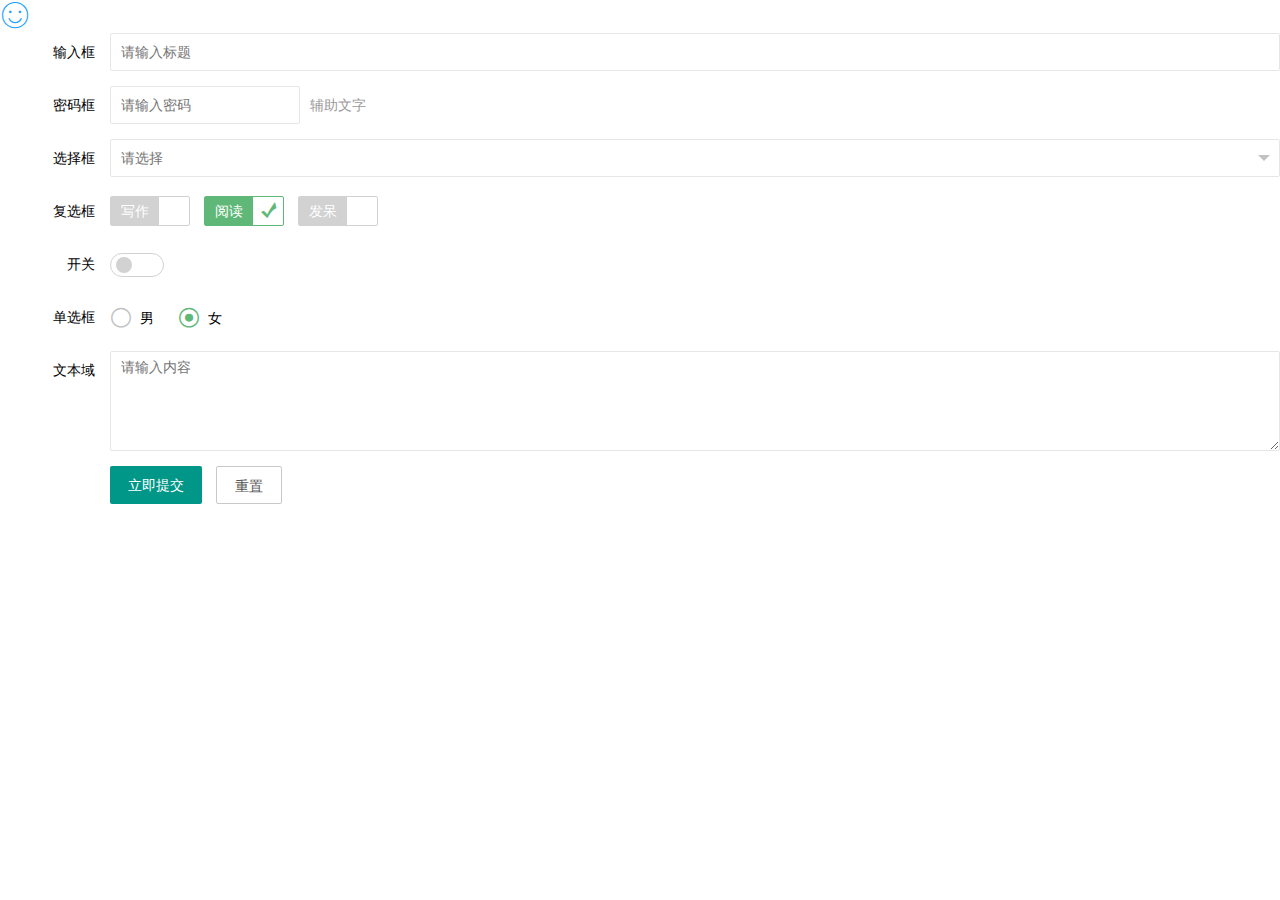
==== PPS/web/bbb.html @ 8598aabd "first commit" ====
<!DOCTYPE html>
<html>
<head>
    <meta charset="utf-8">
    <meta name="viewport" content="width=device-width, initial-scale=1, maximum-scale=1">
    <title>开始使用layui</title>
    <link rel="stylesheet" href="layui/css/layui.css">
</head>
<body>
<i class="layui-icon" style="font-size: 30px; color: #1E9FFF;">&#xe60c;</i>
<!-- 你的HTML代码 -->
<form class="layui-form" action="">
    <div class="layui-form-item">
        <label class="layui-form-label">输入框</label>
        <div class="layui-input-block">
            <input type="text" name="title" required  lay-verify="required" placeholder="请输入标题" autocomplete="off" class="layui-input">
        </div>
    </div>
    <div class="layui-form-item">
        <label class="layui-form-label">密码框</label>
        <div class="layui-input-inline">
            <input type="password" name="password" required lay-verify="required" placeholder="请输入密码" autocomplete="off" class="layui-input">
        </div>
        <div class="layui-form-mid layui-word-aux">辅助文字</div>
    </div>
    <div class="layui-form-item">
        <label class="layui-form-label">选择框</label>
        <div class="layui-input-block">
            <select name="city" lay-verify="required">
                <option value=""></option>
                <option value="0">北京</option>
                <option value="1">上海</option>
                <option value="2">广州</option>
                <option value="3">深圳</option>
                <option value="4">杭州</option>
            </select>
        </div>
    </div>
    <div class="layui-form-item">
        <label class="layui-form-label">复选框</label>
        <div class="layui-input-block">
            <input type="checkbox" name="like[write]" title="写作">
            <input type="checkbox" name="like[read]" title="阅读" checked>
            <input type="checkbox" name="like[dai]" title="发呆">
        </div>
    </div>
    <div class="layui-form-item">
        <label class="layui-form-label">开关</label>
        <div class="layui-input-block">
            <input type="checkbox" name="switch" lay-skin="switch">
        </div>
    </div>
    <div class="layui-form-item">
        <label class="layui-form-label">单选框</label>
        <div class="layui-input-block">
            <input type="radio" name="sex" value="男" title="男">
            <input type="radio" name="sex" value="女" title="女" checked>
        </div>
    </div>
    <div class="layui-form-item layui-form-text">
        <label class="layui-form-label">文本域</label>
        <div class="layui-input-block">
            <textarea name="desc" placeholder="请输入内容" class="layui-textarea"></textarea>
        </div>
    </div>
    <div class="layui-form-item">
        <div class="layui-input-block">
            <button class="layui-btn" lay-submit lay-filter="formDemo">立即提交</button>
            <button type="reset" class="layui-btn layui-btn-primary">重置</button>
        </div>
    </div>
</form>

<script src="layui/layui.js"></script>
<script>
    layui.use('form', function(){
        var form = layui.form;

        //监听提交
        form.on('submit(formDemo)', function(data){
            layer.msg(JSON.stringify(data.field));
            return false;
        });
    });
</script>
</body>
</html>
---- PPS/web/layui/css/layui.css ----
/** layui-v2.2.5 MIT License By https://www.layui.com */
 .layui-inline,img{display:inline-block;vertical-align:middle}h1,h2,h3,h4,h5,h6{font-weight:400}.layui-edge,.layui-header,.layui-inline,.layui-main{position:relative}.layui-btn,.layui-edge,.layui-inline,img{vertical-align:middle}.layui-btn,.layui-disabled,.layui-icon,.layui-unselect{-webkit-user-select:none;-ms-user-select:none;-moz-user-select:none}blockquote,body,button,dd,div,dl,dt,form,h1,h2,h3,h4,h5,h6,input,li,ol,p,pre,td,textarea,th,ul{margin:0;padding:0;-webkit-tap-highlight-color:rgba(0,0,0,0)}a:active,a:hover{outline:0}img{border:none}li{list-style:none}table{border-collapse:collapse;border-spacing:0}h4,h5,h6{font-size:100%}button,input,optgroup,option,select,textarea{font-family:inherit;font-size:inherit;font-style:inherit;font-weight:inherit;outline:0}pre{white-space:pre-wrap;white-space:-moz-pre-wrap;white-space:-pre-wrap;white-space:-o-pre-wrap;word-wrap:break-word}body{line-height:24px;font:14px Helvetica Neue,Helvetica,PingFang SC,\5FAE\8F6F\96C5\9ED1,Tahoma,Arial,sans-serif}hr{height:1px;margin:10px 0;border:0;clear:both}a{color:#333;text-decoration:none}a:hover{color:#777}a cite{font-style:normal;*cursor:pointer}.layui-border-box,.layui-border-box *{box-sizing:border-box}.layui-box,.layui-box *{box-sizing:content-box}.layui-clear{clear:both;*zoom:1}.layui-clear:after{content:'\20';clear:both;*zoom:1;display:block;height:0}.layui-inline{*display:inline;*zoom:1}.layui-edge{display:inline-block;width:0;height:0;border-width:6px;border-style:dashed;border-color:transparent;overflow:hidden}.layui-edge-top{top:-4px;border-bottom-color:#999;border-bottom-style:solid}.layui-edge-right{border-left-color:#999;border-left-style:solid}.layui-edge-bottom{top:2px;border-top-color:#999;border-top-style:solid}.layui-edge-left{border-right-color:#999;border-right-style:solid}.layui-elip{text-overflow:ellipsis;overflow:hidden;white-space:nowrap}.layui-disabled,.layui-disabled:hover{color:#d2d2d2!important;cursor:not-allowed!important}.layui-circle{border-radius:100%}.layui-show{display:block!important}.layui-hide{display:none!important}@font-face{font-family:layui-icon;src:url(../font/iconfont.eot?v=220);src:url(../font/iconfont.eot?v=220#iefix) format('embedded-opentype'),url(../font/iconfont.svg?v=220#iconfont) format('svg'),url(../font/iconfont.woff?v=220) format('woff'),url(../font/iconfont.ttf?v=220) format('truetype')}.layui-icon{font-family:layui-icon!important;font-size:16px;font-style:normal;-webkit-font-smoothing:antialiased;-moz-osx-font-smoothing:grayscale}.layui-icon-duihua:before{content:"\e611"}.layui-icon-shezhi:before{content:"\e614"}.layui-icon-yinshenim:before{content:"\e60f"}.layui-icon-search:before{content:"\e615"}.layui-icon-fenxiang1:before{content:"\e641"}.layui-icon-shezhi1:before{content:"\e620"}.layui-icon-yinqing:before{content:"\e628"}.layui-icon-yuejuancuohao:before{content:"\1006"}.layui-icon-cuo:before{content:"\1007"}.layui-icon-baobiao:before{content:"\e629"}.layui-icon-star:before{content:"\e600"}.layui-icon-yuandian:before{content:"\e617"}.layui-icon-chat:before{content:"\e606"}.layui-icon-logo:before{content:"\e609"}.layui-icon-list:before{content:"\e60a"}.layui-icon-tubiao:before{content:"\e62c"}.layui-icon-right:before{content:"\1005"}.layui-icon-huanfu2:before{content:"\e61b"}.layui-icon-On-line:before{content:"\e610"}.layui-icon-biaoge:before{content:"\e62d"}.layui-icon-youyou:before{content:"\e602"}.layui-icon-zuozuo:before{content:"\e603"}.layui-icon-cart-simple:before{content:"\e698"}.layui-icon-cry:before{content:"\e69c"}.layui-icon-smile:before{content:"\e6af"}.layui-icon-survey:before{content:"\e6b2"}.layui-icon-tree:before{content:"\e62e"}.layui-icon-iconfont17:before{content:"\e62f"}.layui-icon-tianjia:before{content:"\e61f"}.layui-icon-xiazai:before{content:"\e601"}.layui-icon-xuanzemoban48:before{content:"\e630"}.layui-icon-gongju:before{content:"\e631"}.layui-icon-face-surprised:before{content:"\e664"}.layui-icon-bianji:before{content:"\e642"}.layui-icon-speaker:before{content:"\e645"}.layui-icon-xiangxia:before{content:"\e61a"}.layui-icon-wenjian:before{content:"\e621"}.layui-icon-layouts:before{content:"\e632"}.layui-icon-duigou:before{content:"\e618"}.layui-icon-tianjia1:before{content:"\e608"}.layui-icon-yaoyaozhibofanye:before{content:"\e633"}.layui-icon-read:before{content:"\e705"}.layui-icon-404:before{content:"\e61c"}.layui-icon-lunbozutu:before{content:"\e634"}.layui-icon-help:before{content:"\e607"}.layui-icon-daima1:before{content:"\e635"}.layui-icon-jinshui:before{content:"\e636"}.layui-icon-find-fill:before{content:"\e670"}.layui-icon-about:before{content:"\e60b"}.layui-icon-location:before{content:"\e715"}.layui-icon-xiangshang:before{content:"\e619"}.layui-icon-pause:before{content:"\e651"}.layui-icon-riqi:before{content:"\e637"}.layui-icon-uploadfile:before{content:"\e61d"}.layui-icon-delete:before{content:"\e640"}.layui-icon-play:before{content:"\e652"}.layui-icon-top:before{content:"\e604"}.layui-icon-haoyouqingqiu:before{content:"\e612"}.layui-icon-weibiaoti1:before{content:"\e605"}.layui-icon-chuangkou:before{content:"\e638"}.layui-icon-comiisbiaoqing:before{content:"\e60c"}.layui-icon-zhengque:before{content:"\e616"}.layui-icon-dollar:before{content:"\e659"}.layui-icon-iconfontwodehaoyou:before{content:"\e613"}.layui-icon-wenjianxiazai:before{content:"\e61e"}.layui-icon-tupian:before{content:"\e60d"}.layui-icon-lianjie:before{content:"\e64c"}.layui-icon-diamond:before{content:"\e735"}.layui-icon-jilu:before{content:"\e60e"}.layui-icon-liucheng:before{content:"\e622"}.layui-icon-fontstrikethrough:before{content:"\e64f"}.layui-icon-unlink:before{content:"\e64d"}.layui-icon-bianjiwenzi:before{content:"\e639"}.layui-icon-sanjiao:before{content:"\e623"}.layui-icon-danxuankuanghouxuan:before{content:"\e63f"}.layui-icon-danxuankuangxuanzhong:before{content:"\e643"}.layui-icon-juzhongduiqi:before{content:"\e647"}.layui-icon-youduiqi:before{content:"\e648"}.layui-icon-zuoduiqi:before{content:"\e649"}.layui-icon-gongsisvgtubiaozongji22:before{content:"\e626"}.layui-icon-gongsisvgtubiaozongji23:before{content:"\e627"}.layui-icon-refresh-2:before{content:"\1002"}.layui-icon-loading-1:before{content:"\e63e"}.layui-icon-return:before{content:"\e65c"}.layui-icon-jiacu:before{content:"\e62b"}.layui-icon-uploading:before{content:"\e67c"}.layui-icon-liaotianduihuaimgoutong:before{content:"\e63a"}.layui-icon-video:before{content:"\e6ed"}.layui-icon-headset:before{content:"\e6fc"}.layui-icon-wenjianjiafan:before{content:"\e624"}.layui-icon-shouji:before{content:"\e63b"}.layui-icon-tianjia2:before{content:"\e654"}.layui-icon-wenjianjia:before{content:"\e7a0"}.layui-icon-biaoqing:before{content:"\e650"}.layui-icon-html:before{content:"\e64b"}.layui-icon-biaodan:before{content:"\e63c"}.layui-icon-cart:before{content:"\e657"}.layui-icon-camera-fill:before{content:"\e65d"}.layui-icon-25:before{content:"\e62a"}.layui-icon-emwdaima:before{content:"\e64e"}.layui-icon-fire:before{content:"\e756"}.layui-icon-set:before{content:"\e716"}.layui-icon-zitixiahuaxian:before{content:"\e646"}.layui-icon-sanjiao1:before{content:"\e625"}.layui-icon-tips:before{content:"\e702"}.layui-icon-tupian-copy-copy:before{content:"\e64a"}.layui-icon-more-vertical:before{content:"\e671"}.layui-icon-zhuti2:before{content:"\e66c"}.layui-icon-loading:before{content:"\e63d"}.layui-icon-xieti:before{content:"\e644"}.layui-icon-refresh-1:before{content:"\e666"}.layui-icon-rmb:before{content:"\e65e"}.layui-icon-home:before{content:"\e68e"}.layui-icon-user:before{content:"\e770"}.layui-icon-notice:before{content:"\e667"}.layui-icon-voice:before{content:"\e688"}.layui-icon-download:before{content:"\e681"}.layui-icon-snowflake:before{content:"\e6b1"}.layui-icon-yemian1:before{content:"\e655"}.layui-icon-template:before{content:"\e663"}.layui-icon-auz:before{content:"\e672"}.layui-icon-console:before{content:"\e665"}.layui-icon-app:before{content:"\e653"}.layui-icon-xiayiye:before{content:"\e65a"}.layui-icon-website:before{content:"\e7ae"}.layui-icon-xiayiye1:before{content:"\e65b"}.layui-icon-component:before{content:"\e857"}.layui-icon-more:before{content:"\e65f"}.layui-icon-shrink-right:before{content:"\e668"}.layui-icon-spread-left:before{content:"\e66b"}.layui-icon-camera:before{content:"\e660"}.layui-icon-note:before{content:"\e66e"}.layui-icon-refresh:before{content:"\e669"}.layui-icon-nv:before{content:"\e661"}.layui-icon-nan:before{content:"\e662"}.layui-icon-senior:before{content:"\e674"}.layui-icon-theme:before{content:"\e66a"}.layui-icon-tread:before{content:"\e6c5"}.layui-icon-praise:before{content:"\e6c6"}.layui-icon-star-fill:before{content:"\e658"}.layui-icon-template-1:before{content:"\e656"}.layui-icon-loading-2:before{content:"\e66d"}.layui-main{width:1140px;margin:0 auto}.layui-header{z-index:1000;height:60px}.layui-header a:hover{transition:all .5s;-webkit-transition:all .5s}.layui-side{position:fixed;top:0;bottom:0;z-index:999;width:200px;overflow-x:hidden}.layui-side-scroll{width:220px;height:100%;overflow-x:hidden}.layui-body{position:absolute;left:200px;right:0;top:0;bottom:0;z-index:998;width:auto;overflow:hidden;overflow-y:auto;box-sizing:border-box}.layui-layout-body{overflow:hidden}.layui-layout-admin .layui-header{background-color:#23262E}.layui-layout-admin .layui-side{top:60px;width:200px;overflow-x:hidden}.layui-layout-admin .layui-body{top:60px;bottom:44px}.layui-layout-admin .layui-main{width:auto;margin:0 15px}.layui-layout-admin .layui-footer{position:fixed;left:200px;right:0;bottom:0;height:44px;line-height:44px;padding:0 15px;background-color:#eee}.layui-layout-admin .layui-logo{position:absolute;left:0;top:0;width:200px;height:100%;line-height:60px;text-align:center;color:#009688;font-size:16px}.layui-layout-admin .layui-header .layui-nav{background:0 0}.layui-layout-left{position:absolute!important;left:200px;top:0}.layui-layout-right{position:absolute!important;right:0;top:0}.layui-container{position:relative;margin:0 auto;padding:0 15px;box-sizing:border-box}.layui-fluid{position:relative;margin:0 auto;padding:0 15px}.layui-row:after,.layui-row:before{content:'';display:block;clear:both}.layui-col-lg1,.layui-col-lg10,.layui-col-lg11,.layui-col-lg12,.layui-col-lg2,.layui-col-lg3,.layui-col-lg4,.layui-col-lg5,.layui-col-lg6,.layui-col-lg7,.layui-col-lg8,.layui-col-lg9,.layui-col-md1,.layui-col-md10,.layui-col-md11,.layui-col-md12,.layui-col-md2,.layui-col-md3,.layui-col-md4,.layui-col-md5,.layui-col-md6,.layui-col-md7,.layui-col-md8,.layui-col-md9,.layui-col-sm1,.layui-col-sm10,.layui-col-sm11,.layui-col-sm12,.layui-col-sm2,.layui-col-sm3,.layui-col-sm4,.layui-col-sm5,.layui-col-sm6,.layui-col-sm7,.layui-col-sm8,.layui-col-sm9,.layui-col-xs1,.layui-col-xs10,.layui-col-xs11,.layui-col-xs12,.layui-col-xs2,.layui-col-xs3,.layui-col-xs4,.layui-col-xs5,.layui-col-xs6,.layui-col-xs7,.layui-col-xs8,.layui-col-xs9{position:relative;display:block;box-sizing:border-box}.layui-col-xs1,.layui-col-xs10,.layui-col-xs11,.layui-col-xs12,.layui-col-xs2,.layui-col-xs3,.layui-col-xs4,.layui-col-xs5,.layui-col-xs6,.layui-col-xs7,.layui-col-xs8,.layui-col-xs9{float:left}.layui-col-xs1{width:8.33333333%}.layui-col-xs2{width:16.66666667%}.layui-col-xs3{width:25%}.layui-col-xs4{width:33.33333333%}.layui-col-xs5{width:41.66666667%}.layui-col-xs6{width:50%}.layui-col-xs7{width:58.33333333%}.layui-col-xs8{width:66.66666667%}.layui-col-xs9{width:75%}.layui-col-xs10{width:83.33333333%}.layui-col-xs11{width:91.66666667%}.layui-col-xs12{width:100%}.layui-col-xs-offset1{margin-left:8.33333333%}.layui-col-xs-offset2{margin-left:16.66666667%}.layui-col-xs-offset3{margin-left:25%}.layui-col-xs-offset4{margin-left:33.33333333%}.layui-col-xs-offset5{margin-left:41.66666667%}.layui-col-xs-offset6{margin-left:50%}.layui-col-xs-offset7{margin-left:58.33333333%}.layui-col-xs-offset8{margin-left:66.66666667%}.layui-col-xs-offset9{margin-left:75%}.layui-col-xs-offset10{margin-left:83.33333333%}.layui-col-xs-offset11{margin-left:91.66666667%}.layui-col-xs-offset12{margin-left:100%}@media screen and (max-width:768px){.layui-hide-xs{display:none!important}.layui-show-xs-block{display:block!important}.layui-show-xs-inline{display:inline!important}.layui-show-xs-inline-block{display:inline-block!important}}@media screen and (min-width:768px){.layui-container{width:750px}.layui-hide-sm{display:none!important}.layui-show-sm-block{display:block!important}.layui-show-sm-inline{display:inline!important}.layui-show-sm-inline-block{display:inline-block!important}.layui-col-sm1,.layui-col-sm10,.layui-col-sm11,.layui-col-sm12,.layui-col-sm2,.layui-col-sm3,.layui-col-sm4,.layui-col-sm5,.layui-col-sm6,.layui-col-sm7,.layui-col-sm8,.layui-col-sm9{float:left}.layui-col-sm1{width:8.33333333%}.layui-col-sm2{width:16.66666667%}.layui-col-sm3{width:25%}.layui-col-sm4{width:33.33333333%}.layui-col-sm5{width:41.66666667%}.layui-col-sm6{width:50%}.layui-col-sm7{width:58.33333333%}.layui-col-sm8{width:66.66666667%}.layui-col-sm9{width:75%}.layui-col-sm10{width:83.33333333%}.layui-col-sm11{width:91.66666667%}.layui-col-sm12{width:100%}.layui-col-sm-offset1{margin-left:8.33333333%}.layui-col-sm-offset2{margin-left:16.66666667%}.layui-col-sm-offset3{margin-left:25%}.layui-col-sm-offset4{margin-left:33.33333333%}.layui-col-sm-offset5{margin-left:41.66666667%}.layui-col-sm-offset6{margin-left:50%}.layui-col-sm-offset7{margin-left:58.33333333%}.layui-col-sm-offset8{margin-left:66.66666667%}.layui-col-sm-offset9{margin-left:75%}.layui-col-sm-offset10{margin-left:83.33333333%}.layui-col-sm-offset11{margin-left:91.66666667%}.layui-col-sm-offset12{margin-left:100%}}@media screen and (min-width:992px){.layui-container{width:970px}.layui-hide-md{display:none!important}.layui-show-md-block{display:block!important}.layui-show-md-inline{display:inline!important}.layui-show-md-inline-block{display:inline-block!important}.layui-col-md1,.layui-col-md10,.layui-col-md11,.layui-col-md12,.layui-col-md2,.layui-col-md3,.layui-col-md4,.layui-col-md5,.layui-col-md6,.layui-col-md7,.layui-col-md8,.layui-col-md9{float:left}.layui-col-md1{width:8.33333333%}.layui-col-md2{width:16.66666667%}.layui-col-md3{width:25%}.layui-col-md4{width:33.33333333%}.layui-col-md5{width:41.66666667%}.layui-col-md6{width:50%}.layui-col-md7{width:58.33333333%}.layui-col-md8{width:66.66666667%}.layui-col-md9{width:75%}.layui-col-md10{width:83.33333333%}.layui-col-md11{width:91.66666667%}.layui-col-md12{width:100%}.layui-col-md-offset1{margin-left:8.33333333%}.layui-col-md-offset2{margin-left:16.66666667%}.layui-col-md-offset3{margin-left:25%}.layui-col-md-offset4{margin-left:33.33333333%}.layui-col-md-offset5{margin-left:41.66666667%}.layui-col-md-offset6{margin-left:50%}.layui-col-md-offset7{margin-left:58.33333333%}.layui-col-md-offset8{margin-left:66.66666667%}.layui-col-md-offset9{margin-left:75%}.layui-col-md-offset10{margin-left:83.33333333%}.layui-col-md-offset11{margin-left:91.66666667%}.layui-col-md-offset12{margin-left:100%}}@media screen and (min-width:1200px){.layui-container{width:1170px}.layui-hide-lg{display:none!important}.layui-show-lg-block{display:block!important}.layui-show-lg-inline{display:inline!important}.layui-show-lg-inline-block{display:inline-block!important}.layui-col-lg1,.layui-col-lg10,.layui-col-lg11,.layui-col-lg12,.layui-col-lg2,.layui-col-lg3,.layui-col-lg4,.layui-col-lg5,.layui-col-lg6,.layui-col-lg7,.layui-col-lg8,.layui-col-lg9{float:left}.layui-col-lg1{width:8.33333333%}.layui-col-lg2{width:16.66666667%}.layui-col-lg3{width:25%}.layui-col-lg4{width:33.33333333%}.layui-col-lg5{width:41.66666667%}.layui-col-lg6{width:50%}.layui-col-lg7{width:58.33333333%}.layui-col-lg8{width:66.66666667%}.layui-col-lg9{width:75%}.layui-col-lg10{width:83.33333333%}.layui-col-lg11{width:91.66666667%}.layui-col-lg12{width:100%}.layui-col-lg-offset1{margin-left:8.33333333%}.layui-col-lg-offset2{margin-left:16.66666667%}.layui-col-lg-offset3{margin-left:25%}.layui-col-lg-offset4{margin-left:33.33333333%}.layui-col-lg-offset5{margin-left:41.66666667%}.layui-col-lg-offset6{margin-left:50%}.layui-col-lg-offset7{margin-left:58.33333333%}.layui-col-lg-offset8{margin-left:66.66666667%}.layui-col-lg-offset9{margin-left:75%}.layui-col-lg-offset10{margin-left:83.33333333%}.layui-col-lg-offset11{margin-left:91.66666667%}.layui-col-lg-offset12{margin-left:100%}}.layui-col-space1{margin:-.5px}.layui-col-space1>*{padding:.5px}.layui-col-space3{margin:-1.5px}.layui-col-space3>*{padding:1.5px}.layui-col-space5{margin:-2.5px}.layui-col-space5>*{padding:2.5px}.layui-col-space8{margin:-3.5px}.layui-col-space8>*{padding:3.5px}.layui-col-space10{margin:-5px}.layui-col-space10>*{padding:5px}.layui-col-space12{margin:-6px}.layui-col-space12>*{padding:6px}.layui-col-space15{margin:-7.5px}.layui-col-space15>*{padding:7.5px}.layui-col-space18{margin:-9px}.layui-col-space18>*{padding:9px}.layui-col-space20{margin:-10px}.layui-col-space20>*{padding:10px}.layui-col-space22{margin:-11px}.layui-col-space22>*{padding:11px}.layui-col-space25{margin:-12.5px}.layui-col-space25>*{padding:12.5px}.layui-col-space30{margin:-15px}.layui-col-space30>*{padding:15px}.layui-btn,.layui-input,.layui-select,.layui-textarea,.layui-upload-button{outline:0;-webkit-appearance:none;transition:all .3s;-webkit-transition:all .3s;box-sizing:border-box}.layui-elem-quote{margin-bottom:10px;padding:15px;line-height:22px;border-left:5px solid #009688;border-radius:0 2px 2px 0;background-color:#f2f2f2}.layui-quote-nm{border-style:solid;border-width:1px 1px 1px 5px;background:0 0}.layui-elem-field{margin-bottom:10px;padding:0;border-width:1px;border-style:solid}.layui-elem-field legend{margin-left:20px;padding:0 10px;font-size:20px;font-weight:300}.layui-field-title{margin:10px 0 20px;border-width:1px 0 0}.layui-field-box{padding:10px 15px}.layui-field-title .layui-field-box{padding:10px 0}.layui-progress{position:relative;height:6px;border-radius:20px;background-color:#e2e2e2}.layui-progress-bar{position:absolute;left:0;top:0;width:0;max-width:100%;height:6px;border-radius:20px;text-align:right;background-color:#5FB878;transition:all .3s;-webkit-transition:all .3s}.layui-progress-big,.layui-progress-big .layui-progress-bar{height:18px;line-height:18px}.layui-progress-text{position:relative;top:-20px;line-height:18px;font-size:12px;color:#666}.layui-progress-big .layui-progress-text{position:static;padding:0 10px;color:#fff}.layui-collapse{border-width:1px;border-style:solid;border-radius:2px}.layui-colla-content,.layui-colla-item{border-top-width:1px;border-top-style:solid}.layui-colla-item:first-child{border-top:none}.layui-colla-title{position:relative;height:42px;line-height:42px;padding:0 15px 0 35px;color:#333;background-color:#f2f2f2;cursor:pointer;font-size:14px}.layui-colla-content{display:none;padding:10px 15px;line-height:22px;color:#666}.layui-colla-icon{position:absolute;left:15px;top:0;font-size:14px}.layui-card-body,.layui-card-header,.layui-form-label,.layui-form-mid,.layui-form-select,.layui-input-block,.layui-input-inline,.layui-textarea{position:relative}.layui-card{margin-bottom:15px;border-radius:2px;background-color:#fff;box-shadow:0 1px 2px 0 rgba(0,0,0,.05)}.layui-card:last-child{margin-bottom:0}.layui-card-header{height:42px;line-height:42px;padding:0 15px;border-bottom:1px solid #f6f6f6;color:#333;border-radius:2px 2px 0 0;font-size:14px}.layui-bg-black,.layui-bg-blue,.layui-bg-cyan,.layui-bg-green,.layui-bg-orange,.layui-bg-red{color:#fff!important}.layui-card-body{padding:10px 15px;line-height:24px}.layui-card-body .layui-table{margin:5px 0}.layui-card .layui-tab{margin:0}.layui-panel-window{position:relative;padding:15px;border-radius:0;border-top:5px solid #E6E6E6;background-color:#fff}.layui-bg-red{background-color:#FF5722!important}.layui-bg-orange{background-color:#FFB800!important}.layui-bg-green{background-color:#009688!important}.layui-bg-cyan{background-color:#2F4056!important}.layui-bg-blue{background-color:#1E9FFF!important}.layui-bg-black{background-color:#393D49!important}.layui-bg-gray{background-color:#eee!important;color:#666!important}.layui-badge-rim,.layui-colla-content,.layui-colla-item,.layui-collapse,.layui-elem-field,.layui-form-pane .layui-form-item[pane],.layui-form-pane .layui-form-label,.layui-input,.layui-layedit,.layui-layedit-tool,.layui-quote-nm,.layui-select,.layui-tab-bar,.layui-tab-card,.layui-tab-title,.layui-tab-title .layui-this:after,.layui-textarea{border-color:#e6e6e6}.layui-timeline-item:before,hr{background-color:#e6e6e6}.layui-text{line-height:22px;font-size:14px;color:#666}.layui-text h1,.layui-text h2,.layui-text h3{font-weight:500;color:#333}.layui-text h1{font-size:30px}.layui-text h2{font-size:24px}.layui-text h3{font-size:18px}.layui-text a:not(.layui-btn){color:#01AAED}.layui-text a:not(.layui-btn):hover{text-decoration:underline}.layui-text ul{padding:5px 0 5px 15px}.layui-text ul li{margin-top:5px;list-style-type:disc}.layui-text em,.layui-word-aux{color:#999!important;padding:0 5px!important}.layui-btn{display:inline-block;height:38px;line-height:38px;padding:0 18px;background-color:#009688;color:#fff;white-space:nowrap;text-align:center;font-size:14px;border:none;border-radius:2px;cursor:pointer}.layui-btn:hover{opacity:.8;filter:alpha(opacity=80);color:#fff}.layui-btn:active{opacity:1;filter:alpha(opacity=100)}.layui-btn+.layui-btn{margin-left:10px}.layui-btn-container{font-size:0}.layui-btn-container .layui-btn{margin-right:10px;margin-bottom:10px}.layui-btn-container .layui-btn+.layui-btn{margin-left:0}.layui-table .layui-btn-container .layui-btn{margin-bottom:9px}.layui-btn-radius{border-radius:100px}.layui-btn .layui-icon{margin-right:3px;font-size:18px;vertical-align:bottom;vertical-align:middle\9}.layui-btn-primary{border:1px solid #C9C9C9;background-color:#fff;color:#555}.layui-btn-primary:hover{border-color:#009688;color:#333}.layui-btn-normal{background-color:#1E9FFF}.layui-btn-warm{background-color:#FFB800}.layui-btn-danger{background-color:#FF5722}.layui-btn-disabled,.layui-btn-disabled:active,.layui-btn-disabled:hover{border:1px solid #e6e6e6;background-color:#FBFBFB;color:#C9C9C9;cursor:not-allowed;opacity:1}.layui-btn-lg{height:44px;line-height:44px;padding:0 25px;font-size:16px}.layui-btn-sm{height:30px;line-height:30px;padding:0 10px;font-size:12px}.layui-btn-sm i{font-size:16px!important}.layui-btn-xs{height:22px;line-height:22px;padding:0 5px;font-size:12px}.layui-btn-xs i{font-size:14px!important}.layui-btn-group{display:inline-block;vertical-align:middle;font-size:0}.layui-btn-group .layui-btn{margin-left:0!important;margin-right:0!important;border-left:1px solid rgba(255,255,255,.5);border-radius:0}.layui-btn-group .layui-btn-primary{border-left:none}.layui-btn-group .layui-btn-primary:hover{border-color:#C9C9C9;color:#009688}.layui-btn-group .layui-btn:first-child{border-left:none;border-radius:2px 0 0 2px}.layui-btn-group .layui-btn-primary:first-child{border-left:1px solid #c9c9c9}.layui-btn-group .layui-btn:last-child{border-radius:0 2px 2px 0}.layui-btn-group .layui-btn+.layui-btn{margin-left:0}.layui-btn-group+.layui-btn-group{margin-left:10px}.layui-btn-fluid{width:100%}.layui-input,.layui-select,.layui-textarea{height:38px;line-height:1.3;line-height:38px\9;border-width:1px;border-style:solid;background-color:#fff;border-radius:2px}.layui-input::-webkit-input-placeholder,.layui-select::-webkit-input-placeholder,.layui-textarea::-webkit-input-placeholder{line-height:1.3}.layui-input,.layui-textarea{display:block;width:100%;padding-left:10px}.layui-input:hover,.layui-textarea:hover{border-color:#D2D2D2!important}.layui-input:focus,.layui-textarea:focus{border-color:#C9C9C9!important}.layui-textarea{min-height:100px;height:auto;line-height:20px;padding:6px 10px;resize:vertical}.layui-select{padding:0 10px}.layui-form input[type=checkbox],.layui-form input[type=radio],.layui-form select{display:none}.layui-form [lay-ignore]{display:initial}.layui-form-item{margin-bottom:15px;clear:both;*zoom:1}.layui-form-item:after{content:'\20';clear:both;*zoom:1;display:block;height:0}.layui-form-label{float:left;display:block;padding:9px 15px;width:80px;font-weight:400;line-height:20px;text-align:right}.layui-form-label-col{display:block;float:none;padding:9px 0;line-height:20px;text-align:left}.layui-form-item .layui-inline{margin-bottom:5px;margin-right:10px}.layui-input-block{margin-left:110px;min-height:36px}.layui-input-inline{display:inline-block;vertical-align:middle}.layui-form-item .layui-input-inline{float:left;width:190px;margin-right:10px}.layui-form-text .layui-input-inline{width:auto}.layui-form-mid{float:left;display:block;padding:9px 0!important;line-height:20px;margin-right:10px}.layui-form-danger+.layui-form-select .layui-input,.layui-form-danger:focus{border-color:#FF5722!important}.layui-form-select .layui-input{padding-right:30px;cursor:pointer}.layui-form-select .layui-edge{position:absolute;right:10px;top:50%;margin-top:-3px;cursor:pointer;border-width:6px;border-top-color:#c2c2c2;border-top-style:solid;transition:all .3s;-webkit-transition:all .3s}.layui-form-select dl{display:none;position:absolute;left:0;top:42px;padding:5px 0;z-index:999;min-width:100%;border:1px solid #d2d2d2;max-height:300px;overflow-y:auto;background-color:#fff;border-radius:2px;box-shadow:0 2px 4px rgba(0,0,0,.12);box-sizing:border-box}.layui-form-select dl dd,.layui-form-select dl dt{padding:0 10px;line-height:36px;white-space:nowrap;overflow:hidden;text-overflow:ellipsis}.layui-form-select dl dt{font-size:12px;color:#999}.layui-form-select dl dd{cursor:pointer}.layui-form-select dl dd:hover{background-color:#f2f2f2}.layui-form-select .layui-select-group dd{padding-left:20px}.layui-form-select dl dd.layui-select-tips{padding-left:10px!important;color:#999}.layui-form-select dl dd.layui-this{background-color:#5FB878;color:#fff}.layui-form-checkbox,.layui-form-select dl dd.layui-disabled{background-color:#fff}.layui-form-selected dl{display:block}.layui-form-checkbox,.layui-form-checkbox *,.layui-form-switch{display:inline-block;vertical-align:middle}.layui-form-selected .layui-edge{margin-top:-9px;-webkit-transform:rotate(180deg);transform:rotate(180deg);margin-top:-3px\9}:root .layui-form-selected .layui-edge{margin-top:-9px\0/IE9}.layui-form-selectup dl{top:auto;bottom:42px}.layui-select-none{margin:5px 0;text-align:center;color:#999}.layui-select-disabled .layui-disabled{border-color:#eee!important}.layui-select-disabled .layui-edge{border-top-color:#d2d2d2}.layui-form-checkbox{position:relative;height:30px;line-height:28px;margin-right:10px;padding-right:30px;border:1px solid #d2d2d2;cursor:pointer;font-size:0;border-radius:2px;-webkit-transition:.1s linear;transition:.1s linear;box-sizing:border-box}.layui-form-checkbox:hover{border:1px solid #c2c2c2}.layui-form-checkbox span{padding:0 10px;height:100%;font-size:14px;background-color:#d2d2d2;color:#fff;overflow:hidden;white-space:nowrap;text-overflow:ellipsis}.layui-form-checkbox:hover span{background-color:#c2c2c2}.layui-form-checkbox i{position:absolute;right:0;width:30px;color:#fff;font-size:20px;text-align:center}.layui-form-checkbox:hover i{color:#c2c2c2}.layui-form-checked,.layui-form-checked:hover{border-color:#5FB878}.layui-form-checked span,.layui-form-checked:hover span{background-color:#5FB878}.layui-form-checked i,.layui-form-checked:hover i{color:#5FB878}.layui-form-item .layui-form-checkbox{margin-top:4px}.layui-form-checkbox[lay-skin=primary]{height:auto!important;line-height:normal!important;border:none!important;margin-right:0;padding-right:0;background:0 0}.layui-form-checkbox[lay-skin=primary] span{float:right;padding-right:15px;line-height:18px;background:0 0;color:#666}.layui-form-checkbox[lay-skin=primary] i{position:relative;top:0;width:16px;height:16px;line-height:16px;border:1px solid #d2d2d2;font-size:12px;border-radius:2px;background-color:#fff;-webkit-transition:.1s linear;transition:.1s linear}.layui-form-checkbox[lay-skin=primary]:hover i{border-color:#5FB878;color:#fff}.layui-form-checked[lay-skin=primary] i{border-color:#5FB878;background-color:#5FB878;color:#fff}.layui-checkbox-disbaled[lay-skin=primary] span{background:0 0!important;color:#c2c2c2}.layui-checkbox-disbaled[lay-skin=primary]:hover i{border-color:#d2d2d2}.layui-form-item .layui-form-checkbox[lay-skin=primary]{margin-top:10px}.layui-form-switch{position:relative;height:22px;line-height:22px;width:42px;padding:0 5px;margin-top:8px;border:1px solid #d2d2d2;border-radius:20px;cursor:pointer;background-color:#fff;-webkit-transition:.1s linear;transition:.1s linear}.layui-form-switch i{position:absolute;left:5px;top:3px;width:16px;height:16px;border-radius:20px;background-color:#d2d2d2;-webkit-transition:.1s linear;transition:.1s linear}.layui-form-switch em{position:absolute;right:5px;top:0;width:25px;padding:0!important;text-align:center!important;color:#999!important;font-style:normal!important;font-size:12px}.layui-form-onswitch{border-color:#5FB878;background-color:#5FB878}.layui-form-onswitch i{left:32px;background-color:#fff}.layui-form-onswitch em{left:5px;right:auto;color:#fff!important}.layui-checkbox-disbaled{border-color:#e2e2e2!important}.layui-checkbox-disbaled span{background-color:#e2e2e2!important}.layui-checkbox-disbaled:hover i{color:#fff!important}[lay-radio]{display:none}.layui-form-radio,.layui-form-radio *{display:inline-block;vertical-align:middle}.layui-form-radio{line-height:28px;margin:6px 10px 0 0;padding-right:10px;cursor:pointer;font-size:0}.layui-form-radio *{font-size:14px}.layui-form-radio>i{margin-right:8px;font-size:22px;color:#c2c2c2}.layui-form-radio>i:hover,.layui-form-radioed>i{color:#5FB878}.layui-radio-disbaled>i{color:#e2e2e2!important}.layui-form-pane .layui-form-label{width:110px;padding:8px 15px;height:38px;line-height:20px;border-width:1px;border-style:solid;border-radius:2px 0 0 2px;text-align:center;background-color:#FBFBFB;overflow:hidden;white-space:nowrap;text-overflow:ellipsis;box-sizing:border-box}.layui-form-pane .layui-input-inline{margin-left:-1px}.layui-form-pane .layui-input-block{margin-left:110px;left:-1px}.layui-form-pane .layui-input{border-radius:0 2px 2px 0}.layui-form-pane .layui-form-text .layui-form-label{float:none;width:100%;border-radius:2px;box-sizing:border-box;text-align:left}.layui-form-pane .layui-form-text .layui-input-inline{display:block;margin:0;top:-1px;clear:both}.layui-form-pane .layui-form-text .layui-input-block{margin:0;left:0;top:-1px}.layui-form-pane .layui-form-text .layui-textarea{min-height:100px;border-radius:0 0 2px 2px}.layui-form-pane .layui-form-checkbox{margin:4px 0 4px 10px}.layui-form-pane .layui-form-radio,.layui-form-pane .layui-form-switch{margin-top:6px;margin-left:10px}.layui-form-pane .layui-form-item[pane]{position:relative;border-width:1px;border-style:solid}.layui-form-pane .layui-form-item[pane] .layui-form-label{position:absolute;left:0;top:0;height:100%;border-width:0 1px 0 0}.layui-form-pane .layui-form-item[pane] .layui-input-inline{margin-left:110px}@media screen and (max-width:450px){.layui-form-item .layui-form-label{text-overflow:ellipsis;overflow:hidden;white-space:nowrap}.layui-form-item .layui-inline{display:block;margin-right:0;margin-bottom:20px;clear:both}.layui-form-item .layui-inline:after{content:'\20';clear:both;display:block;height:0}.layui-form-item .layui-input-inline{display:block;float:none;left:-3px;width:auto;margin:0 0 10px 112px}.layui-form-item .layui-input-inline+.layui-form-mid{margin-left:110px;top:-5px;padding:0}.layui-form-item .layui-form-checkbox{margin-right:5px;margin-bottom:5px}}.layui-layedit{border-width:1px;border-style:solid;border-radius:2px}.layui-layedit-tool{padding:3px 5px;border-bottom-width:1px;border-bottom-style:solid;font-size:0}.layedit-tool-fixed{position:fixed;top:0;border-top:1px solid #e2e2e2}.layui-layedit-tool .layedit-tool-mid,.layui-layedit-tool .layui-icon{display:inline-block;vertical-align:middle;text-align:center;font-size:14px}.layui-layedit-tool .layui-icon{position:relative;width:32px;height:30px;line-height:30px;margin:3px 5px;color:#777;cursor:pointer;border-radius:2px}.layui-layedit-tool .layui-icon:hover{color:#393D49}.layui-layedit-tool .layui-icon:active{color:#000}.layui-layedit-tool .layedit-tool-active{background-color:#e2e2e2;color:#000}.layui-layedit-tool .layui-disabled,.layui-layedit-tool .layui-disabled:hover{color:#d2d2d2;cursor:not-allowed}.layui-layedit-tool .layedit-tool-mid{width:1px;height:18px;margin:0 10px;background-color:#d2d2d2}.layedit-tool-html{width:50px!important;font-size:30px!important}.layedit-tool-b,.layedit-tool-code,.layedit-tool-help{font-size:16px!important}.layedit-tool-d,.layedit-tool-face,.layedit-tool-image,.layedit-tool-unlink{font-size:18px!important}.layedit-tool-image input{position:absolute;font-size:0;left:0;top:0;width:100%;height:100%;opacity:.01;filter:Alpha(opacity=1);cursor:pointer}.layui-layedit-iframe iframe{display:block;width:100%}#LAY_layedit_code{overflow:hidden}.layui-laypage{display:inline-block;*display:inline;*zoom:1;vertical-align:middle;margin:10px 0;font-size:0}.layui-laypage>a:first-child,.layui-laypage>a:first-child em{border-radius:2px 0 0 2px}.layui-laypage>a:last-child,.layui-laypage>a:last-child em{border-radius:0 2px 2px 0}.layui-laypage>:first-child{margin-left:0!important}.layui-laypage>:last-child{margin-right:0!important}.layui-laypage a,.layui-laypage button,.layui-laypage input,.layui-laypage select,.layui-laypage span{border:1px solid #e2e2e2}.layui-laypage a,.layui-laypage span{display:inline-block;*display:inline;*zoom:1;vertical-align:middle;padding:0 15px;height:28px;line-height:28px;margin:0 -1px 5px 0;background-color:#fff;color:#333;font-size:12px}.layui-laypage a:hover{color:#009688}.layui-laypage em{font-style:normal}.layui-laypage .layui-laypage-spr{color:#999;font-weight:700}.layui-laypage a{text-decoration:none}.layui-laypage .layui-laypage-curr{position:relative}.layui-laypage .layui-laypage-curr em{position:relative;color:#fff}.layui-laypage .layui-laypage-curr .layui-laypage-em{position:absolute;left:-1px;top:-1px;padding:1px;width:100%;height:100%;background-color:#009688}.layui-laypage-em{border-radius:2px}.layui-laypage-next em,.layui-laypage-prev em{font-family:Sim sun;font-size:16px}.layui-laypage .layui-laypage-count,.layui-laypage .layui-laypage-limits,.layui-laypage .layui-laypage-skip{margin-left:10px;margin-right:10px;padding:0;border:none}.layui-laypage .layui-laypage-limits{vertical-align:top}.layui-laypage select{height:22px;padding:3px;border-radius:2px;cursor:pointer}.layui-laypage .layui-laypage-skip{height:30px;line-height:30px;color:#999}.layui-laypage button,.layui-laypage input{height:30px;line-height:30px;border-radius:2px;vertical-align:top;background-color:#fff;box-sizing:border-box}.layui-laypage input{display:inline-block;width:40px;margin:0 10px;padding:0 3px;text-align:center}.layui-laypage input:focus,.layui-laypage select:focus{border-color:#009688!important}.layui-laypage button{margin-left:10px;padding:0 10px;cursor:pointer}.layui-table,.layui-table-view{margin:10px 0}.layui-flow-more{margin:10px 0;text-align:center;color:#999;font-size:14px}.layui-flow-more a{height:32px;line-height:32px}.layui-flow-more a *{display:inline-block;vertical-align:top}.layui-flow-more a cite{padding:0 20px;border-radius:3px;background-color:#eee;color:#333;font-style:normal}.layui-flow-more a cite:hover{opacity:.8}.layui-flow-more a i{font-size:30px;color:#737383}.layui-table{width:100%;background-color:#fff;color:#666}.layui-table tr{transition:all .3s;-webkit-transition:all .3s}.layui-table th{text-align:left;font-weight:400}.layui-table tbody tr:hover,.layui-table thead tr,.layui-table-click,.layui-table-header,.layui-table-hover,.layui-table-mend,.layui-table-patch,.layui-table-tool,.layui-table[lay-even] tr:nth-child(even){background-color:#f2f2f2}.layui-table td,.layui-table th,.layui-table-fixed-r,.layui-table-header,.layui-table-page,.layui-table-tips-main,.layui-table-tool,.layui-table-view,.layui-table[lay-skin=line],.layui-table[lay-skin=row]{border-width:1px;border-style:solid;border-color:#e6e6e6}.layui-table td,.layui-table th{position:relative;padding:9px 15px;min-height:20px;line-height:20px;font-size:14px}.layui-table[lay-skin=line] td,.layui-table[lay-skin=line] th{border-width:0 0 1px}.layui-table[lay-skin=row] td,.layui-table[lay-skin=row] th{border-width:0 1px 0 0}.layui-table[lay-skin=nob] td,.layui-table[lay-skin=nob] th{border:none}.layui-table img{max-width:100px}.layui-table[lay-size=lg] td,.layui-table[lay-size=lg] th{padding:15px 30px}.layui-table-view .layui-table[lay-size=lg] .layui-table-cell{height:40px;line-height:40px}.layui-table[lay-size=sm] td,.layui-table[lay-size=sm] th{font-size:12px;padding:5px 10px}.layui-table-view .layui-table[lay-size=sm] .layui-table-cell{height:20px;line-height:20px}.layui-table[lay-data]{display:none}.layui-table-box,.layui-table-view{position:relative;overflow:hidden}.layui-table-view .layui-table{position:relative;width:auto;margin:0}.layui-table-body,.layui-table-header .layui-table,.layui-table-page{margin-bottom:-1px}.layui-table-view .layui-table[lay-skin=line]{border-width:0 1px 0 0}.layui-table-view .layui-table[lay-skin=row]{border-width:0 0 1px}.layui-table-view .layui-table td,.layui-table-view .layui-table th{padding:5px 0;border-top:none;border-left:none}.layui-table-view .layui-table td{cursor:default}.layui-table-view .layui-form-checkbox[lay-skin=primary] i{width:18px;height:18px}.layui-table-header{border-width:0 0 1px;overflow:hidden}.layui-table-sort{width:10px;height:20px;margin-left:5px;cursor:pointer!important}.layui-table-sort .layui-edge{position:absolute;left:5px;border-width:5px}.layui-table-sort .layui-table-sort-asc{top:4px;border-top:none;border-bottom-style:solid;border-bottom-color:#b2b2b2}.layui-table-sort .layui-table-sort-asc:hover{border-bottom-color:#666}.layui-table-sort .layui-table-sort-desc{bottom:4px;border-bottom:none;border-top-style:solid;border-top-color:#b2b2b2}.layui-table-sort .layui-table-sort-desc:hover{border-top-color:#666}.layui-table-sort[lay-sort=asc] .layui-table-sort-asc{border-bottom-color:#000}.layui-table-sort[lay-sort=desc] .layui-table-sort-desc{border-top-color:#000}.layui-table-cell{height:28px;line-height:28px;padding:0 15px;position:relative;overflow:hidden;text-overflow:ellipsis;white-space:nowrap;box-sizing:border-box}.layui-table-cell .layui-form-checkbox[lay-skin=primary]{top:-1px;vertical-align:middle}.layui-table-cell .layui-table-link{color:#01AAED}.laytable-cell-checkbox,.laytable-cell-numbers,.laytable-cell-space{padding:0;text-align:center}.layui-table-body{position:relative;overflow:auto;margin-right:-1px}.layui-table-body .layui-none{line-height:40px;text-align:center;color:#999}.layui-table-fixed{position:absolute;left:0;top:0}.layui-table-fixed .layui-table-body{overflow:hidden}.layui-table-fixed-l{box-shadow:0 -1px 8px rgba(0,0,0,.08)}.layui-table-fixed-r{left:auto;right:-1px;border-width:0 0 0 1px;box-shadow:-1px 0 8px rgba(0,0,0,.08)}.layui-table-fixed-r .layui-table-header{position:relative;overflow:visible}.layui-table-mend{position:absolute;right:-49px;top:0;height:100%;width:50px}.layui-table-tool{position:relative;width:100%;height:50px;line-height:30px;padding:10px 15px;border-width:0 0 1px}.layui-table-page{position:relative;width:100%;padding:7px 7px 0;border-width:1px 0 0;height:41px;font-size:12px}.layui-table-page>div{height:26px}.layui-table-page .layui-laypage{margin:0}.layui-table-page .layui-laypage a,.layui-table-page .layui-laypage span{height:26px;line-height:26px;margin-bottom:10px;border:none;background:0 0}.layui-table-page .layui-laypage a,.layui-table-page .layui-laypage span.layui-laypage-curr{padding:0 12px}.layui-table-page .layui-laypage span{margin-left:0;padding:0}.layui-table-page .layui-laypage .layui-laypage-prev{margin-left:-7px!important}.layui-table-page .layui-laypage .layui-laypage-curr .layui-laypage-em{left:0;top:0;padding:0}.layui-table-page .layui-laypage button,.layui-table-page .layui-laypage input{height:26px;line-height:26px}.layui-table-page .layui-laypage input{width:40px}.layui-table-page .layui-laypage button{padding:0 10px}.layui-table-page select{height:18px}.layui-table-view select[lay-ignore]{display:inline-block}.layui-table-patch .layui-table-cell{padding:0;width:30px}.layui-table-edit{position:absolute;left:0;top:0;width:100%;height:100%;padding:0 14px 1px;border-radius:0;box-shadow:1px 1px 20px rgba(0,0,0,.15)}.layui-table-edit:focus{border-color:#5FB878!important}select.layui-table-edit{padding:0 0 0 10px;border-color:#C9C9C9}.layui-table-view .layui-form-checkbox,.layui-table-view .layui-form-radio,.layui-table-view .layui-form-switch{top:0;margin:0;box-sizing:content-box}.layui-table-view .layui-form-checkbox{top:-1px;height:26px;line-height:26px}body .layui-table-tips .layui-layer-content{background:0 0;padding:0;box-shadow:0 1px 6px rgba(0,0,0,.1)}.layui-table-tips-main{margin:-44px 0 0 -1px;max-height:150px;padding:8px 15px;font-size:14px;overflow-y:scroll;background-color:#fff;color:#333}.layui-code,.layui-upload-list{margin:10px 0}.layui-table-tips-c{position:absolute;right:-3px;top:-12px;width:18px;height:18px;padding:3px;text-align:center;font-weight:700;border-radius:100%;font-size:14px;cursor:pointer;background-color:#666}.layui-table-tips-c:hover{background-color:#999}.layui-upload-file{display:none!important;opacity:.01;filter:Alpha(opacity=1)}.layui-upload-drag,.layui-upload-form,.layui-upload-wrap{display:inline-block}.layui-upload-choose{padding:0 10px;color:#999}.layui-upload-drag{position:relative;padding:30px;border:1px dashed #e2e2e2;background-color:#fff;text-align:center;cursor:pointer;color:#999}.layui-upload-drag .layui-icon{font-size:50px;color:#009688}.layui-upload-drag[lay-over]{border-color:#009688}.layui-upload-iframe{position:absolute;width:0;height:0;border:0;visibility:hidden}.layui-upload-wrap{position:relative;vertical-align:middle}.layui-upload-wrap .layui-upload-file{display:block!important;position:absolute;left:0;top:0;z-index:10;font-size:100px;width:100%;height:100%;opacity:.01;filter:Alpha(opacity=1);cursor:pointer}.layui-code{position:relative;padding:15px;line-height:20px;border:1px solid #ddd;border-left-width:6px;background-color:#F2F2F2;color:#333;font-family:Courier New;font-size:12px}.layui-tree{line-height:26px}.layui-tree li{text-overflow:ellipsis;overflow:hidden;white-space:nowrap}.layui-tree li .layui-tree-spread,.layui-tree li a{display:inline-block;vertical-align:top;height:26px;*display:inline;*zoom:1;cursor:pointer}.layui-tree li a{font-size:0}.layui-tree li a i{font-size:16px}.layui-tree li a cite{padding:0 6px;font-size:14px;font-style:normal}.layui-tree li i{padding-left:6px;color:#333;-moz-user-select:none}.layui-tree li .layui-tree-check{font-size:13px}.layui-tree li .layui-tree-check:hover{color:#009E94}.layui-tree li ul{display:none;margin-left:20px}.layui-tree li .layui-tree-enter{line-height:24px;border:1px dotted #000}.layui-tree-drag{display:none;position:absolute;left:-666px;top:-666px;background-color:#f2f2f2;padding:5px 10px;border:1px dotted #000;white-space:nowrap}.layui-tree-drag i{padding-right:5px}.layui-nav{position:relative;padding:0 20px;background-color:#393D49;color:#fff;border-radius:2px;font-size:0;box-sizing:border-box}.layui-nav *{font-size:14px}.layui-nav .layui-nav-item{position:relative;display:inline-block;*display:inline;*zoom:1;vertical-align:middle;line-height:60px}.layui-nav .layui-nav-item a{display:block;padding:0 20px;color:#fff;color:rgba(255,255,255,.7);transition:all .3s;-webkit-transition:all .3s}.layui-nav .layui-this:after,.layui-nav-bar,.layui-nav-tree .layui-nav-itemed:after{position:absolute;left:0;top:0;width:0;height:5px;background-color:#5FB878;transition:all .2s;-webkit-transition:all .2s}.layui-nav-bar{z-index:1000}.layui-nav .layui-nav-item a:hover,.layui-nav .layui-this a{color:#fff}.layui-nav .layui-this:after{content:'';top:auto;bottom:0;width:100%}.layui-nav-img{width:30px;height:30px;margin-right:10px;border-radius:50%}.layui-nav .layui-nav-more{content:'';width:0;height:0;border-style:solid dashed dashed;border-color:#fff transparent transparent;overflow:hidden;cursor:pointer;transition:all .2s;-webkit-transition:all .2s;position:absolute;top:50%;right:3px;margin-top:-3px;border-width:6px;border-top-color:rgba(255,255,255,.7)}.layui-nav .layui-nav-mored,.layui-nav-itemed .layui-nav-more{margin-top:-9px;border-style:dashed dashed solid;border-color:transparent transparent #fff}.layui-nav-child{display:none;position:absolute;left:0;top:65px;min-width:100%;line-height:36px;padding:5px 0;box-shadow:0 2px 4px rgba(0,0,0,.12);border:1px solid #d2d2d2;background-color:#fff;z-index:100;border-radius:2px;white-space:nowrap}.layui-nav .layui-nav-child a{color:#333}.layui-nav .layui-nav-child a:hover{background-color:#f2f2f2;color:#000}.layui-nav-child dd{position:relative}.layui-nav .layui-nav-child dd.layui-this a,.layui-nav-child dd.layui-this{background-color:#5FB878;color:#fff}.layui-nav-child dd.layui-this:after{display:none}.layui-nav-tree{width:200px;padding:0}.layui-nav-tree .layui-nav-item{display:block;width:100%;line-height:45px}.layui-nav-tree .layui-nav-item a{height:45px;line-height:45px;text-overflow:ellipsis;overflow:hidden;white-space:nowrap}.layui-nav-tree .layui-nav-item a:hover{background-color:#4E5465}.layui-nav-tree .layui-nav-bar{width:5px;height:0;background-color:#009688}.layui-nav-tree .layui-nav-child dd.layui-this,.layui-nav-tree .layui-nav-child dd.layui-this a,.layui-nav-tree .layui-this,.layui-nav-tree .layui-this>a,.layui-nav-tree .layui-this>a:hover{background-color:#009688;color:#fff}.layui-nav-tree .layui-this:after{display:none}.layui-nav-itemed>a,.layui-nav-tree .layui-nav-title a,.layui-nav-tree .layui-nav-title a:hover{color:#fff!important}.layui-nav-tree .layui-nav-child{position:relative;z-index:0;top:0;border:none;box-shadow:none}.layui-nav-tree .layui-nav-child a{height:40px;line-height:40px;color:#fff;color:rgba(255,255,255,.7)}.layui-nav-tree .layui-nav-child,.layui-nav-tree .layui-nav-child a:hover{background:0 0;color:#fff}.layui-nav-tree .layui-nav-more{top:20px;right:10px;margin:0}.layui-nav-itemed .layui-nav-more{top:14px}.layui-nav-itemed .layui-nav-child{display:block;padding:0;background-color:rgba(0,0,0,.3)!important}.layui-nav-side{position:fixed;top:0;bottom:0;left:0;overflow-x:hidden;z-index:999}.layui-bg-blue .layui-nav-bar,.layui-bg-blue .layui-nav-itemed:after,.layui-bg-blue .layui-this:after{background-color:#93D1FF}.layui-bg-blue .layui-nav-child dd.layui-this{background-color:#1E9FFF}.layui-bg-blue .layui-nav-itemed>a,.layui-nav-tree.layui-bg-blue .layui-nav-title a,.layui-nav-tree.layui-bg-blue .layui-nav-title a:hover{background-color:#007DDB!important}.layui-breadcrumb{visibility:hidden;font-size:0}.layui-breadcrumb>*{font-size:14px}.layui-breadcrumb a{color:#999!important}.layui-breadcrumb a:hover{color:#5FB878!important}.layui-breadcrumb a cite{color:#666;font-style:normal}.layui-breadcrumb span[lay-separator]{margin:0 10px;color:#999}.layui-tab{margin:10px 0;text-align:left!important}.layui-tab[overflow]>.layui-tab-title{overflow:hidden}.layui-tab-title{position:relative;left:0;height:40px;white-space:nowrap;font-size:0;border-bottom-width:1px;border-bottom-style:solid;transition:all .2s;-webkit-transition:all .2s}.layui-tab-title li{display:inline-block;*display:inline;*zoom:1;vertical-align:middle;font-size:14px;transition:all .2s;-webkit-transition:all .2s;position:relative;line-height:40px;min-width:65px;padding:0 15px;text-align:center;cursor:pointer}.layui-tab-title li a{display:block}.layui-tab-title .layui-this{color:#000}.layui-tab-title .layui-this:after{position:absolute;left:0;top:0;content:'';width:100%;height:41px;border-width:1px;border-style:solid;border-bottom-color:#fff;border-radius:2px 2px 0 0;box-sizing:border-box;pointer-events:none}.layui-tab-bar{position:absolute;right:0;top:0;z-index:10;width:30px;height:39px;line-height:39px;border-width:1px;border-style:solid;border-radius:2px;text-align:center;background-color:#fff;cursor:pointer}.layui-tab-bar .layui-icon{position:relative;display:inline-block;top:3px;transition:all .3s;-webkit-transition:all .3s}.layui-tab-item{display:none}.layui-tab-more{padding-right:30px;height:auto!important;white-space:normal!important}.layui-tab-more li.layui-this:after{border-bottom-color:#e2e2e2;border-radius:2px}.layui-tab-more .layui-tab-bar .layui-icon{top:-2px;top:3px\9;-webkit-transform:rotate(180deg);transform:rotate(180deg)}:root .layui-tab-more .layui-tab-bar .layui-icon{top:-2px\0/IE9}.layui-tab-content{padding:10px}.layui-tab-title li .layui-tab-close{position:relative;display:inline-block;width:18px;height:18px;line-height:20px;margin-left:8px;top:1px;text-align:center;font-size:14px;color:#c2c2c2;transition:all .2s;-webkit-transition:all .2s}.layui-tab-title li .layui-tab-close:hover{border-radius:2px;background-color:#FF5722;color:#fff}.layui-tab-brief>.layui-tab-title .layui-this{color:#009688}.layui-tab-brief>.layui-tab-more li.layui-this:after,.layui-tab-brief>.layui-tab-title .layui-this:after{border:none;border-radius:0;border-bottom:2px solid #5FB878}.layui-tab-brief[overflow]>.layui-tab-title .layui-this:after{top:-1px}.layui-tab-card{border-width:1px;border-style:solid;border-radius:2px;box-shadow:0 2px 5px 0 rgba(0,0,0,.1)}.layui-tab-card>.layui-tab-title{background-color:#f2f2f2}.layui-tab-card>.layui-tab-title li{margin-right:-1px;margin-left:-1px}.layui-tab-card>.layui-tab-title .layui-this{background-color:#fff}.layui-tab-card>.layui-tab-title .layui-this:after{border-top:none;border-width:1px;border-bottom-color:#fff}.layui-tab-card>.layui-tab-title .layui-tab-bar{height:40px;line-height:40px;border-radius:0;border-top:none;border-right:none}.layui-tab-card>.layui-tab-more .layui-this{background:0 0;color:#5FB878}.layui-tab-card>.layui-tab-more .layui-this:after{border:none}.layui-timeline{padding-left:5px}.layui-timeline-item{position:relative;padding-bottom:20px}.layui-timeline-axis{position:absolute;left:-5px;top:0;z-index:10;width:20px;height:20px;line-height:20px;background-color:#fff;color:#5FB878;border-radius:50%;text-align:center;cursor:pointer}.layui-timeline-axis:hover{color:#FF5722}.layui-timeline-item:before{content:'';position:absolute;left:5px;top:0;z-index:0;width:1px;height:100%}.layui-timeline-item:last-child:before{display:none}.layui-timeline-item:first-child:before{display:block}.layui-timeline-content{padding-left:25px}.layui-timeline-title{position:relative;margin-bottom:10px}.layui-badge,.layui-badge-dot,.layui-badge-rim{position:relative;display:inline-block;padding:0 6px;font-size:12px;text-align:center;background-color:#FF5722;color:#fff;border-radius:2px}.layui-badge{height:18px;line-height:18px}.layui-badge-dot{width:8px;height:8px;padding:0;border-radius:50%}.layui-badge-rim{height:18px;line-height:18px;border-width:1px;border-style:solid;background-color:#fff;color:#666}.layui-btn .layui-badge,.layui-btn .layui-badge-dot{margin-left:5px}.layui-nav .layui-badge,.layui-nav .layui-badge-dot{position:absolute;top:50%;margin:-8px 6px 0}.layui-tab-title .layui-badge,.layui-tab-title .layui-badge-dot{left:5px;top:-2px}.layui-carousel{position:relative;left:0;top:0;background-color:#f8f8f8}.layui-carousel>[carousel-item]{position:relative;width:100%;height:100%;overflow:hidden}.layui-carousel>[carousel-item]:before{position:absolute;content:'\e63d';left:50%;top:50%;width:100px;line-height:20px;margin:-10px 0 0 -50px;text-align:center;color:#c2c2c2;font-family:layui-icon!important;font-size:30px;font-style:normal;-webkit-font-smoothing:antialiased;-moz-osx-font-smoothing:grayscale}.layui-carousel>[carousel-item]>*{display:none;position:absolute;left:0;top:0;width:100%;height:100%;background-color:#f8f8f8;transition-duration:.3s;-webkit-transition-duration:.3s}.layui-carousel-updown>*{-webkit-transition:.3s ease-in-out up;transition:.3s ease-in-out up}.layui-carousel-arrow{display:none\9;opacity:0;position:absolute;left:10px;top:50%;margin-top:-18px;width:36px;height:36px;line-height:36px;text-align:center;font-size:20px;border:0;border-radius:50%;background-color:rgba(0,0,0,.2);color:#fff;-webkit-transition-duration:.3s;transition-duration:.3s;cursor:pointer}.layui-carousel-arrow[lay-type=add]{left:auto!important;right:10px}.layui-carousel:hover .layui-carousel-arrow[lay-type=add],.layui-carousel[lay-arrow=always] .layui-carousel-arrow[lay-type=add]{right:20px}.layui-carousel[lay-arrow=always] .layui-carousel-arrow{opacity:1;left:20px}.layui-carousel[lay-arrow=none] .layui-carousel-arrow{display:none}.layui-carousel-arrow:hover,.layui-carousel-ind ul:hover{background-color:rgba(0,0,0,.35)}.layui-carousel:hover .layui-carousel-arrow{display:block\9;opacity:1;left:20px}.layui-carousel-ind{position:relative;top:-35px;width:100%;line-height:0!important;text-align:center;font-size:0}.layui-carousel[lay-indicator=outside]{margin-bottom:30px}.layui-carousel[lay-indicator=outside] .layui-carousel-ind{top:10px}.layui-carousel[lay-indicator=outside] .layui-carousel-ind ul{background-color:rgba(0,0,0,.5)}.layui-carousel[lay-indicator=none] .layui-carousel-ind{display:none}.layui-carousel-ind ul{display:inline-block;padding:5px;background-color:rgba(0,0,0,.2);border-radius:10px;-webkit-transition-duration:.3s;transition-duration:.3s}.layui-carousel-ind li{display:inline-block;width:10px;height:10px;margin:0 3px;font-size:14px;background-color:#e2e2e2;background-color:rgba(255,255,255,.5);border-radius:50%;cursor:pointer;-webkit-transition-duration:.3s;transition-duration:.3s}.layui-carousel-ind li:hover{background-color:rgba(255,255,255,.7)}.layui-carousel-ind li.layui-this{background-color:#fff}.layui-carousel>[carousel-item]>.layui-carousel-next,.layui-carousel>[carousel-item]>.layui-carousel-prev,.layui-carousel>[carousel-item]>.layui-this{display:block}.layui-carousel>[carousel-item]>.layui-this{left:0}.layui-carousel>[carousel-item]>.layui-carousel-prev{left:-100%}.layui-carousel>[carousel-item]>.layui-carousel-next{left:100%}.layui-carousel>[carousel-item]>.layui-carousel-next.layui-carousel-left,.layui-carousel>[carousel-item]>.layui-carousel-prev.layui-carousel-right{left:0}.layui-carousel>[carousel-item]>.layui-this.layui-carousel-left{left:-100%}.layui-carousel>[carousel-item]>.layui-this.layui-carousel-right{left:100%}.layui-carousel[lay-anim=updown] .layui-carousel-arrow{left:50%!important;top:20px;margin:0 0 0 -18px}.layui-carousel[lay-anim=updown]>[carousel-item]>*,.layui-carousel[lay-anim=fade]>[carousel-item]>*{left:0!important}.layui-carousel[lay-anim=updown] .layui-carousel-arrow[lay-type=add]{top:auto!important;bottom:20px}.layui-carousel[lay-anim=updown] .layui-carousel-ind{position:absolute;top:50%;right:20px;width:auto;height:auto}.layui-carousel[lay-anim=updown] .layui-carousel-ind ul{padding:3px 5px}.layui-carousel[lay-anim=updown] .layui-carousel-ind li{display:block;margin:6px 0}.layui-carousel[lay-anim=updown]>[carousel-item]>.layui-this{top:0}.layui-carousel[lay-anim=updown]>[carousel-item]>.layui-carousel-prev{top:-100%}.layui-carousel[lay-anim=updown]>[carousel-item]>.layui-carousel-next{top:100%}.layui-carousel[lay-anim=updown]>[carousel-item]>.layui-carousel-next.layui-carousel-left,.layui-carousel[lay-anim=updown]>[carousel-item]>.layui-carousel-prev.layui-carousel-right{top:0}.layui-carousel[lay-anim=updown]>[carousel-item]>.layui-this.layui-carousel-left{top:-100%}.layui-carousel[lay-anim=updown]>[carousel-item]>.layui-this.layui-carousel-right{top:100%}.layui-carousel[lay-anim=fade]>[carousel-item]>.layui-carousel-next,.layui-carousel[lay-anim=fade]>[carousel-item]>.layui-carousel-prev{opacity:0}.layui-carousel[lay-anim=fade]>[carousel-item]>.layui-carousel-next.layui-carousel-left,.layui-carousel[lay-anim=fade]>[carousel-item]>.layui-carousel-prev.layui-carousel-right{opacity:1}.layui-carousel[lay-anim=fade]>[carousel-item]>.layui-this.layui-carousel-left,.layui-carousel[lay-anim=fade]>[carousel-item]>.layui-this.layui-carousel-right{opacity:0}.layui-fixbar{position:fixed;right:15px;bottom:15px;z-index:9999}.layui-fixbar li{width:50px;height:50px;line-height:50px;margin-bottom:1px;text-align:center;cursor:pointer;font-size:30px;background-color:#9F9F9F;color:#fff;border-radius:2px;opacity:.95}.layui-fixbar li:hover{opacity:.85}.layui-fixbar li:active{opacity:1}.layui-fixbar .layui-fixbar-top{display:none;font-size:40px}body .layui-util-face{border:none;background:0 0}body .layui-util-face .layui-layer-content{padding:0;background-color:#fff;color:#666;box-shadow:none}.layui-util-face .layui-layer-TipsG{display:none}.layui-util-face ul{position:relative;width:372px;padding:10px;border:1px solid #D9D9D9;background-color:#fff;box-shadow:0 0 20px rgba(0,0,0,.2)}.layui-util-face ul li{cursor:pointer;float:left;border:1px solid #e8e8e8;height:22px;width:26px;overflow:hidden;margin:-1px 0 0 -1px;padding:4px 2px;text-align:center}.layui-util-face ul li:hover{position:relative;z-index:2;border:1px solid #eb7350;background:#fff9ec}.layui-anim{-webkit-animation-duration:.3s;animation-duration:.3s;-webkit-animation-fill-mode:both;animation-fill-mode:both}.layui-anim.layui-icon{display:inline-block}.layui-anim-loop{-webkit-animation-iteration-count:infinite;animation-iteration-count:infinite}@-webkit-keyframes layui-rotate{from{-webkit-transform:rotate(0)}to{-webkit-transform:rotate(360deg)}}@keyframes layui-rotate{from{transform:rotate(0)}to{transform:rotate(360deg)}}.layui-anim-rotate{-webkit-animation-name:layui-rotate;animation-name:layui-rotate;-webkit-animation-duration:1s;animation-duration:1s;-webkit-animation-timing-function:linear;animation-timing-function:linear}@-webkit-keyframes layui-up{from{-webkit-transform:translate3d(0,100%,0);opacity:.3}to{-webkit-transform:translate3d(0,0,0);opacity:1}}@keyframes layui-up{from{transform:translate3d(0,100%,0);opacity:.3}to{transform:translate3d(0,0,0);opacity:1}}.layui-anim-up{-webkit-animation-name:layui-up;animation-name:layui-up}@-webkit-keyframes layui-upbit{from{-webkit-transform:translate3d(0,30px,0);opacity:.3}to{-webkit-transform:translate3d(0,0,0);opacity:1}}@keyframes layui-upbit{from{transform:translate3d(0,30px,0);opacity:.3}to{transform:translate3d(0,0,0);opacity:1}}.layui-anim-upbit{-webkit-animation-name:layui-upbit;animation-name:layui-upbit}@-webkit-keyframes layui-scale{0%{opacity:.3;-webkit-transform:scale(.5)}100%{opacity:1;-webkit-transform:scale(1)}}@keyframes layui-scale{0%{opacity:.3;-ms-transform:scale(.5);transform:scale(.5)}100%{opacity:1;-ms-transform:scale(1);transform:scale(1)}}.layui-anim-scale{-webkit-animation-name:layui-scale;animation-name:layui-scale}@-webkit-keyframes layui-scale-spring{0%{opacity:.5;-webkit-transform:scale(.5)}80%{opacity:.8;-webkit-transform:scale(1.1)}100%{opacity:1;-webkit-transform:scale(1)}}@keyframes layui-scale-spring{0%{opacity:.5;transform:scale(.5)}80%{opacity:.8;transform:scale(1.1)}100%{opacity:1;transform:scale(1)}}.layui-anim-scaleSpring{-webkit-animation-name:layui-scale-spring;animation-name:layui-scale-spring}@-webkit-keyframes layui-fadein{0%{opacity:0}100%{opacity:1}}@keyframes layui-fadein{0%{opacity:0}100%{opacity:1}}.layui-anim-fadein{-webkit-animation-name:layui-fadein;animation-name:layui-fadein}@-webkit-keyframes layui-fadeout{0%{opacity:1}100%{opacity:0}}@keyframes layui-fadeout{0%{opacity:1}100%{opacity:0}}.layui-anim-fadeout{-webkit-animation-name:layui-fadeout;animation-name:layui-fadeout}
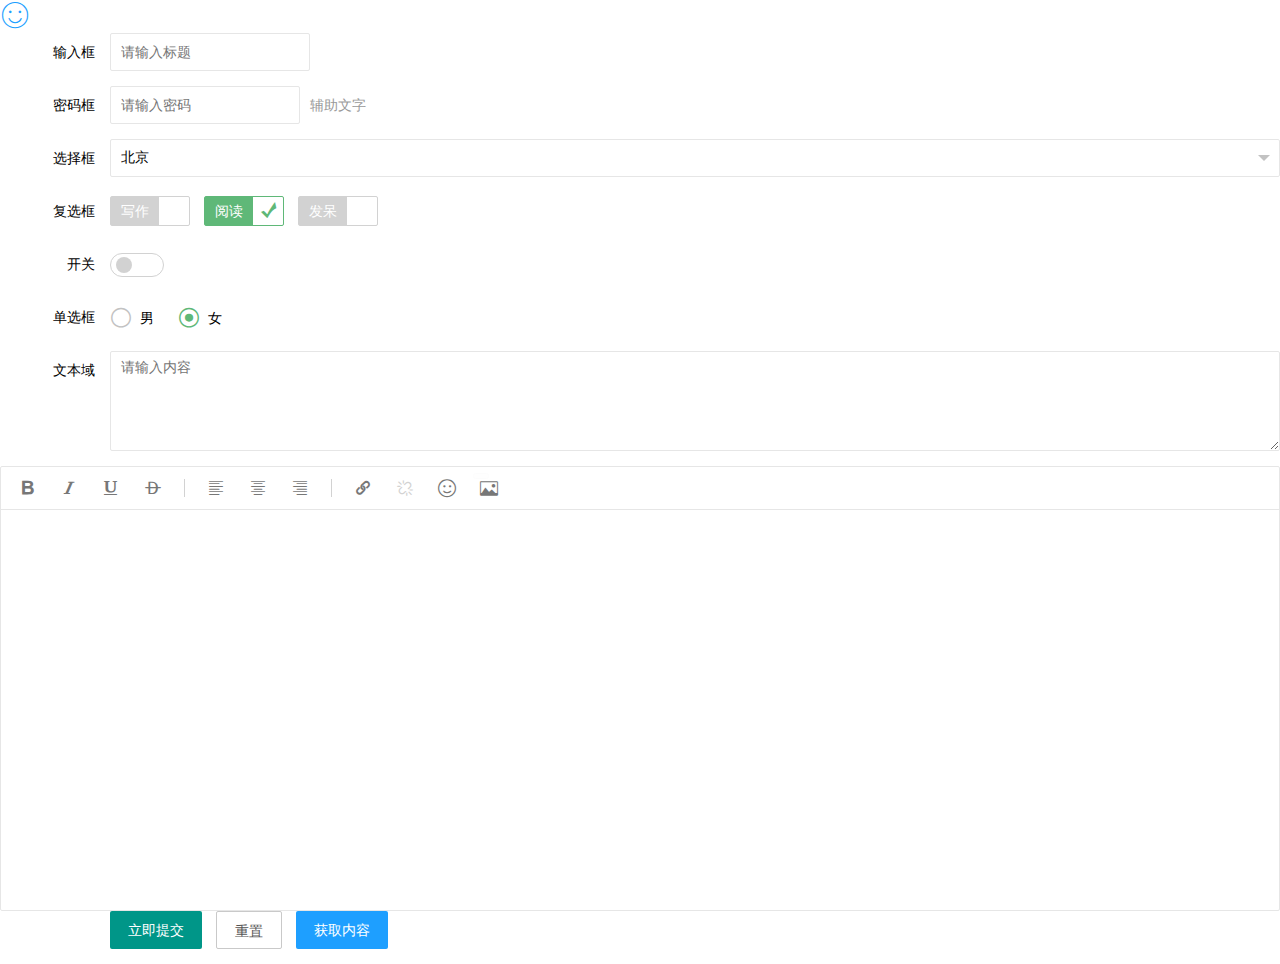
==== commit fd97d3c8: "1.20qqq" ====
--- a/PPS/web/bbb.html
+++ b/PPS/web/bbb.html
@@ -13,13 +13,13 @@
     <div class="layui-form-item">
         <label class="layui-form-label">输入框</label>
         <div class="layui-input-block">
-            <input type="text" name="title" required  lay-verify="required" placeholder="请输入标题" autocomplete="off" class="layui-input">
+            <input type="text" placeholder="请输入标题"  class="layui-input" style="width:200px;">
         </div>
     </div>
     <div class="layui-form-item">
         <label class="layui-form-label">密码框</label>
         <div class="layui-input-inline">
-            <input type="password" name="password" required lay-verify="required" placeholder="请输入密码" autocomplete="off" class="layui-input">
+            <input type="password" name="password"  placeholder="请输入密码" autocomplete="off" class="layui-input">
         </div>
         <div class="layui-form-mid layui-word-aux">辅助文字</div>
     </div>
@@ -28,7 +28,7 @@
         <div class="layui-input-block">
             <select name="city" lay-verify="required">
                 <option value=""></option>
-                <option value="0">北京</option>
+                <option value="0" selected="selected">北京</option>
                 <option value="1">上海</option>
                 <option value="2">广州</option>
                 <option value="3">深圳</option>
@@ -63,16 +63,62 @@
             <textarea name="desc" placeholder="请输入内容" class="layui-textarea"></textarea>
         </div>
     </div>
+    <textarea id="demo" style="display: none;"></textarea>
     <div class="layui-form-item">
         <div class="layui-input-block">
-            <button class="layui-btn" lay-submit lay-filter="formDemo">立即提交</button>
+            <button class="layui-btn" lay-submit lay-filter="formDemo" >立即提交</button>
             <button type="reset" class="layui-btn layui-btn-primary">重置</button>
+            <button class="layui-btn layui-btn-normal" id="textsub"> 获取内容 </button>
         </div>
     </div>
+
 </form>
+
 
 <script src="layui/layui.js"></script>
 <script>
+
+    /*window.onload = function () {
+        layui.use('layedit', function(){
+            var layedit= layui.layedit;
+            layedit.set({
+             uploadImage: {
+             url: '192.168.88.228:8000/channels' //接口url
+             ,type: 'POST' //默认post
+             }
+             });
+            var editIndex = layedit.build('demo', {
+                height: 400
+            });
+            $("textsub").onclick=function () {
+                alert(layedit.getContent(editIndex));
+            }
+        });
+    }*/
+    window.onload = function () {
+        layui.use('layedit', function () {
+            var layedit= layui.layedit;
+
+            layedit.set({
+                uploadImage: {
+                    url: '192.168.88.228:8000/channels' //接口url
+                    ,type: 'POST' //默认post
+                }
+            });
+
+            var editIndex = layedit.build('demo', {
+                height: 400
+            });
+
+            document.getElementById('textsub').onclick = function () {
+                alert(layedit.getContent(editIndex));
+            }
+        });
+    }
+
+
+</script>
+<!--<script>
     layui.use('form', function(){
         var form = layui.form;
 
@@ -82,6 +128,7 @@
             return false;
         });
     });
-</script>
+</script>-->
+
 </body>
 </html>